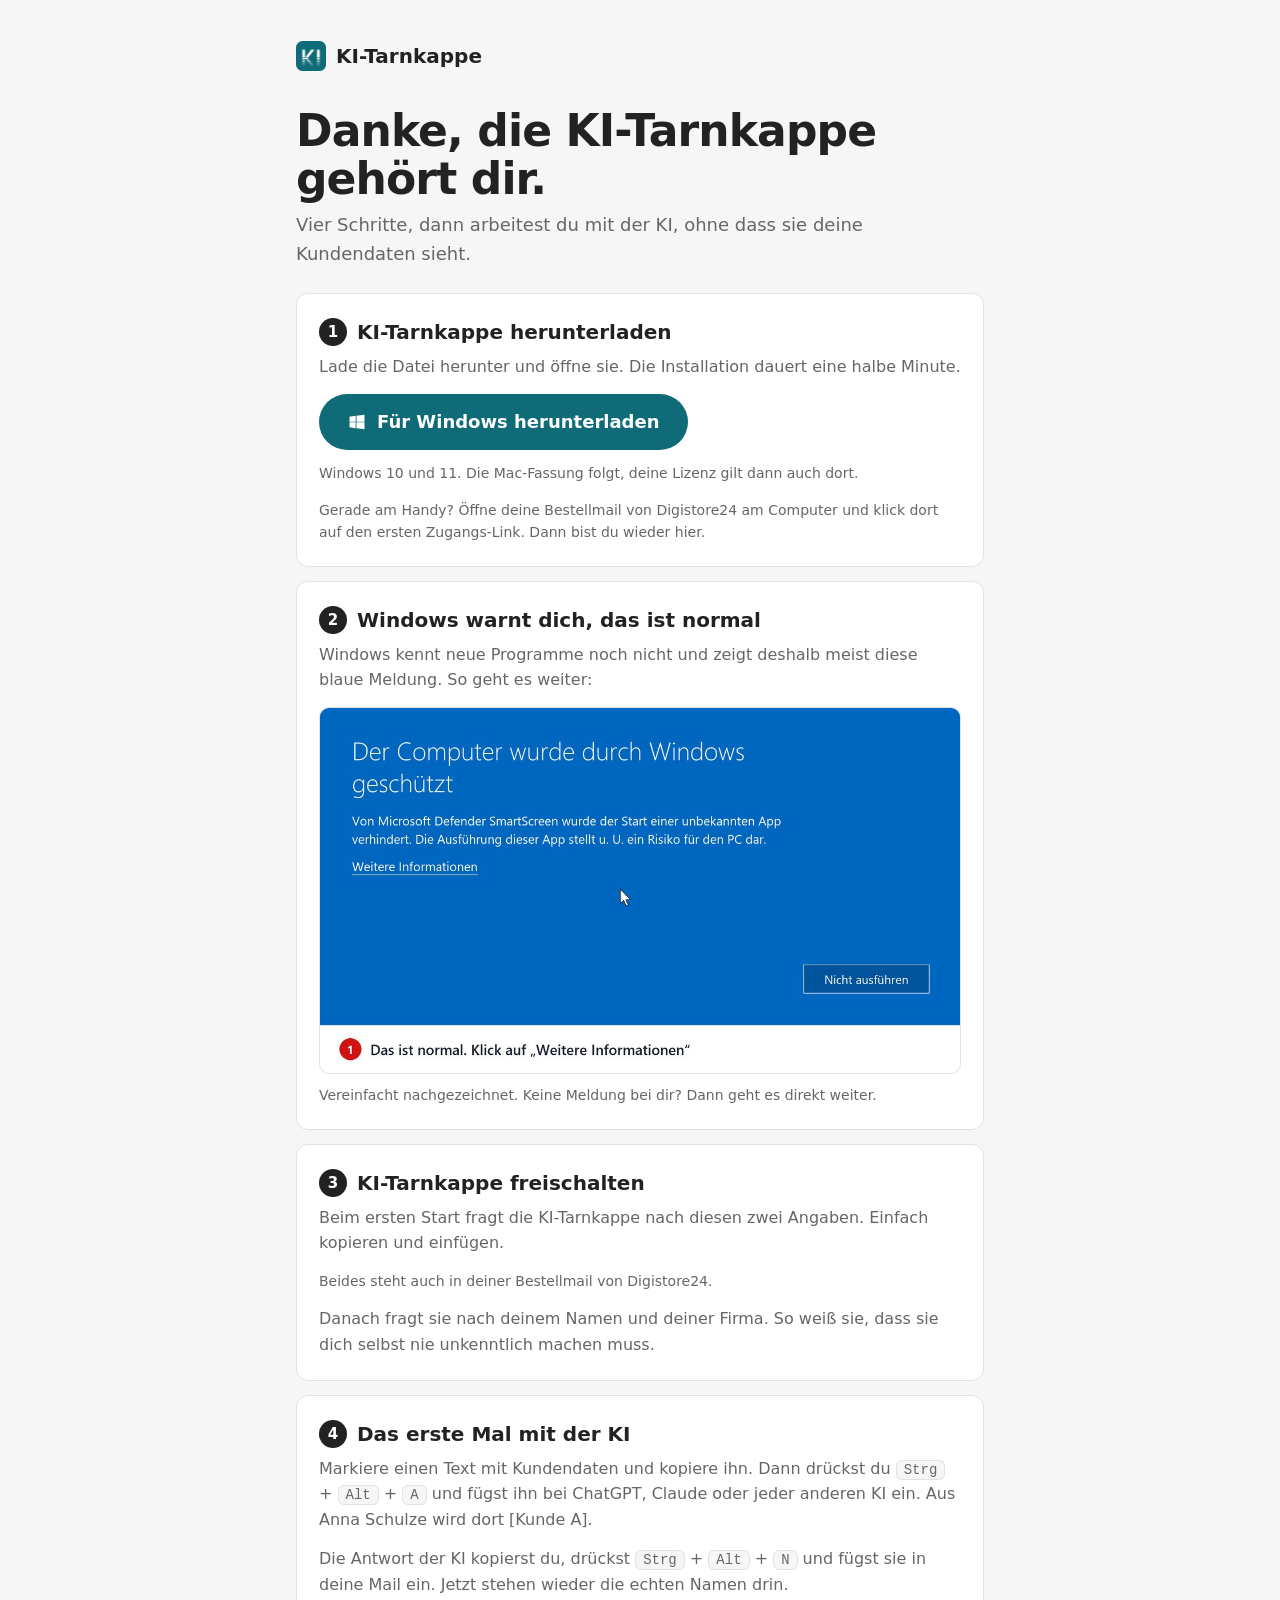
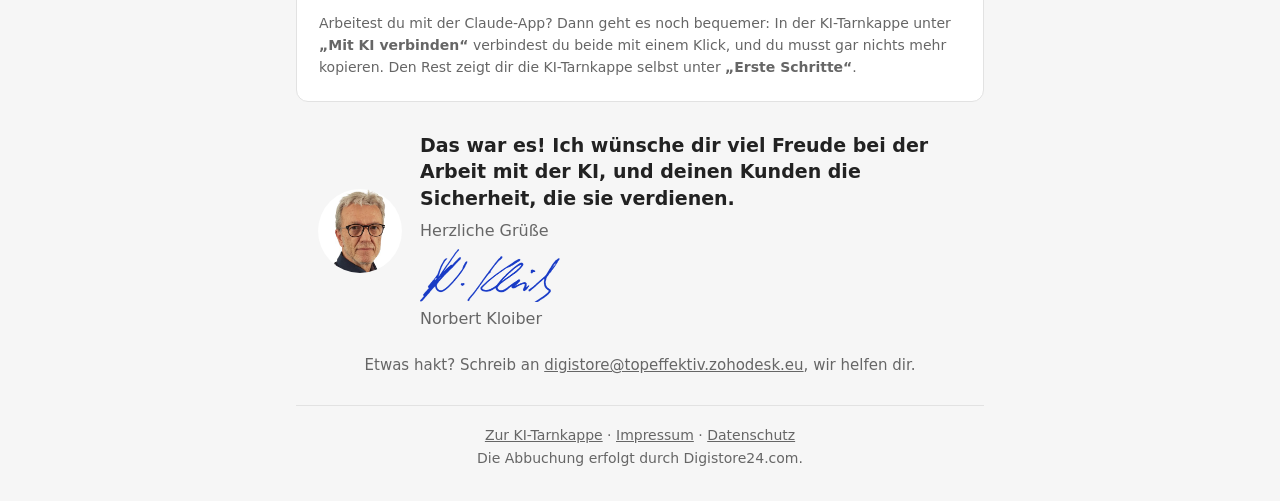
==== danke.html @ bc1f7508 "Danke-Seite für Kauf und 14-Tage-Test Co-Authored-By: Claude Opus 5.5 <noreply@anthropic.com>" ====
<!doctype html>
<html lang="de">
<head>
<meta charset="utf-8">
<meta name="viewport" content="width=device-width, initial-scale=1">
<title>KI-Tarnkappe freigeschaltet</title>
<meta name="robots" content="noindex">
<link rel="icon" href="bilder/logo.png">
<link rel="stylesheet" href="kauf.css?v=1">
</head>
<body>
<main>
  <a class="marke" href="./"><img src="bilder/logo.png" alt="">KI-Tarnkappe</a>

  <h1 data-mit-name="Danke, {n}! Die KI-Tarnkappe gehört dir.">Danke, die KI-Tarnkappe gehört dir.</h1>
  <p class="unter">Vier Schritte, dann arbeitest du mit der KI, ohne dass sie deine Kundendaten sieht.</p>

  <div class="karte">
    <h2><span class="nr">1</span>KI-Tarnkappe herunterladen</h2>
    <p>Lade die Datei herunter und öffne sie. Die Installation dauert eine halbe Minute.</p>
    <a class="knopf" href="KI-Tarnkappe-Setup.exe" download><svg viewBox="0 0 24 24" aria-hidden="true" width="20" height="20" fill="currentColor"><path d="M3 5.6l7.4-1v7H3zM11.4 4.5L21 3.2v8.4h-9.6zM3 12.4h7.4v7.1L3 18.4zM11.4 12.4H21v8.4l-9.6-1.3z"/></svg>Für Windows herunterladen</a>
    <p class="klein" style="margin-top:12px">Windows 10 und 11. Die Mac-Fassung folgt, deine Lizenz gilt dann auch dort.</p>
    <p class="klein" style="margin-top:14px">Gerade am Handy? Öffne deine Bestellmail von Digistore24 am Computer und klick dort auf den ersten Zugangs-Link. Dann bist du wieder hier.</p>
  </div>

  <div class="karte">
    <h2><span class="nr">2</span>Windows warnt dich, das ist normal</h2>
    <p>Windows kennt neue Programme noch nicht und zeigt deshalb meist diese blaue Meldung. So geht es weiter:</p>
    <video class="film" autoplay muted loop playsinline preload="metadata" poster="bilder/windows-warnung.jpg" width="1120" height="640" aria-label="Klick auf Weitere Informationen, danach auf Trotzdem ausführen">
      <source src="bilder/windows-warnung.mp4" type="video/mp4">
    </video>
    <p class="klein">Vereinfacht nachgezeichnet. Keine Meldung bei dir? Dann geht es direkt weiter.</p>
  </div>

  <div class="karte" id="k-freischalten">
    <h2><span class="nr">3</span>KI-Tarnkappe freischalten</h2>
    <p>Beim ersten Start fragt die KI-Tarnkappe nach diesen zwei Angaben. Einfach kopieren und einfügen.</p>
    <div id="freischalten" hidden>
      <div class="wert"><span>Bestellnummer</span><code id="wert-b"></code><button type="button" data-feld="wert-b">Kopieren</button></div>
      <div class="wert"><span>Lizenzschlüssel</span><code id="wert-k"></code><button type="button" data-feld="wert-k">Kopieren</button></div>
    </div>
    <p class="klein" style="margin-top:12px">Beides steht auch in deiner Bestellmail von Digistore24.</p>
    <p>Danach fragt sie nach deinem Namen und deiner Firma. So weiß sie, dass sie dich selbst nie unkenntlich machen muss.</p>
  </div>

  <div class="karte">
    <h2><span class="nr">4</span>Das erste Mal mit der KI</h2>
    <p>Markiere einen Text mit Kundendaten und kopiere ihn. Dann drückst du <span class="taste">Strg</span> + <span class="taste">Alt</span> + <span class="taste">A</span> und fügst ihn bei ChatGPT, Claude oder jeder anderen KI ein. Aus Anna Schulze wird dort [Kunde A].</p>
    <p>Die Antwort der KI kopierst du, drückst <span class="taste">Strg</span> + <span class="taste">Alt</span> + <span class="taste">N</span> und fügst sie in deine Mail ein. Jetzt stehen wieder die echten Namen drin.</p>
    <p class="klein">Arbeitest du mit der Claude-App? Dann geht es noch bequemer: In der KI-Tarnkappe unter <b>„Mit KI verbinden“</b> verbindest du beide mit einem Klick, und du musst gar nichts mehr kopieren. Den Rest zeigt dir die KI-Tarnkappe selbst unter <b>„Erste Schritte“</b>.</p>
  </div>

  <div class="gruss">
    <img src="bilder/norbert-kloiber.jpg" width="84" height="84" alt="Norbert Kloiber">
    <div>
      <p class="gruss-text" data-mit-name="Das war es, {n}! Ich wünsche dir viel Freude bei der Arbeit mit der KI, und deinen Kunden die Sicherheit, die sie verdienen.">Das war es! Ich wünsche dir viel Freude bei der Arbeit mit der KI, und deinen Kunden die Sicherheit, die sie verdienen.</p>
      <p class="gruss-name">Herzliche Grüße</p>
      <img class="gruss-unterschrift" src="bilder/unterschrift-norbert.png" width="280" height="105" alt="Unterschrift von Norbert Kloiber">
      <p class="gruss-name">Norbert Kloiber</p>
    </div>
  </div>

  <p class="zweig">Etwas hakt? Schreib an <a href="mailto:digistore@topeffektiv.zohodesk.eu">digistore@topeffektiv.zohodesk.eu</a>, wir helfen dir.</p>

  <footer>
    <a href="./">Zur KI-Tarnkappe</a> · <a href="impressum.html">Impressum</a> · <a href="datenschutz.html">Datenschutz</a><br>
    Die Abbuchung erfolgt durch Digistore24.com.
  </footer>
  <script>
  // Testzeit (t=1, Produkt „KI-Tarnkappe – 14 Tage gratis testen“): andere Überschrift, Hinweis auf die 14 Tage
  (function () {
    if (new URLSearchParams(location.search).get("t") !== "1") return;
    var h = document.querySelector("h1");
    h.dataset.mitName = "Schön, {n}! Du testest die KI-Tarnkappe jetzt 14 Tage gratis.";
    h.textContent = "Schön! Du testest die KI-Tarnkappe jetzt 14 Tage gratis.";
    var hinweis = document.createElement("p");
    hinweis.className = "klein";
    hinweis.style.marginTop = "12px";
    hinweis.textContent = "In den 14 Tagen kannst du alles nutzen. Danach fragt die KI-Tarnkappe nach einer Bestellung. " +
      "Gefällt sie dir, holst du sie mit einem Klick im Programm und trägst die neue Bestellung ein.";
    document.querySelector("#k-freischalten p").after(hinweis);
    var g = document.querySelector(".gruss-text");
    g.dataset.mitName = "Das war es, {n}! Viel Freude beim Ausprobieren.";
    g.textContent = "Das war es! Viel Freude beim Ausprobieren.";
  })();

  // Vorname (n) kommt von Digistore in der Adresse. Fehlt er, bleiben die neutralen Texte
  (function () {
    var n = (new URLSearchParams(location.search).get("n") || "").trim();
    if (!n || n.charAt(0) === "[" || n.length > 30) return;
    if (n === n.toLowerCase() || n === n.toUpperCase()) n = n.charAt(0).toUpperCase() + n.slice(1).toLowerCase();
    document.querySelectorAll("[data-mit-name]").forEach(function (el) {
      el.textContent = el.dataset.mitName.split("{n}").join(n);
    });
  })();

  // Digistore hängt Bestellnummer (b) und Lizenzschlüssel (k) an die Adresse
  (function () {
    var p = new URLSearchParams(location.search), b = p.get("b"), k = p.get("k");
    if (!b || !k || b.charAt(0) === "[") return;
    document.getElementById("wert-b").textContent = b;
    document.getElementById("wert-k").textContent = k;
    document.getElementById("freischalten").hidden = false;
    document.querySelectorAll(".wert button").forEach(function (knopf) {
      knopf.addEventListener("click", function () {
        navigator.clipboard.writeText(document.getElementById(knopf.dataset.feld).textContent).then(function () {
          knopf.textContent = "Kopiert ✓";
          setTimeout(function () { knopf.textContent = "Kopieren"; }, 1800);
        });
      });
    });
  })();
  </script>
</main>
</body>
</html>
---- kauf.css ----
/* Gemeinsamer Look für Dankeseite, Hilfe und Stream-Deck-Seite */
:root {
  --rot: #0F6B78; --rot-dunkel: #0A4F59;
  --text: #222; --leise: #666; --linie: #E2E2E2; --grund: #F6F6F6; --karte: #fff;
}
@media (prefers-color-scheme: dark) {
  :root { --text: #EEE; --leise: #AAA; --linie: #333; --grund: #161616; --karte: #1F1F1F; }
}
* { box-sizing: border-box; }
body { margin: 0; font-family: "Segoe UI", system-ui, -apple-system, Roboto, Arial, sans-serif;
       color: var(--text); background: var(--grund); line-height: 1.6; }
a { color: inherit; }
main { max-width: 720px; margin: 0 auto; padding: 40px 16px 32px; }
.marke { display: inline-flex; align-items: center; gap: 10px; font-weight: 700; font-size: 20px; text-decoration: none; }
.marke img { width: 30px; height: 30px; }
h1 { font-size: clamp(30px, 5vw, 44px); line-height: 1.1; margin: 28px 0 8px; letter-spacing: -.02em; }
.unter { color: var(--leise); font-size: 18px; margin: 0 0 24px; }
.karte { background: var(--karte); border: 1px solid var(--linie); border-radius: 12px; padding: 22px; margin-bottom: 14px; }
.karte h2 { margin: 0 0 6px; font-size: 20px; display: flex; align-items: center; gap: 10px; }
.nr { flex: none; width: 28px; height: 28px; border-radius: 50%; background: var(--text); color: var(--karte);
      font-size: 15px; display: inline-flex; align-items: center; justify-content: center; }
.karte p { margin: 0 0 14px; color: var(--leise); font-size: 16px; }
.karte p:last-child { margin-bottom: 0; }
.knopf { display: inline-flex; align-items: center; gap: 10px; background: var(--rot); color: #fff; text-decoration: none;
         font-weight: 700; font-size: 18px; padding: 14px 28px; border-radius: 999px; }
.knopf:hover { background: var(--rot-dunkel); }
.knopf.zweit { background: transparent; color: var(--text); border: 1px solid var(--linie); font-size: 15px; font-weight: 600; padding: 9px 18px; }
.knopf.zweit:hover { background: var(--grund); }
.klein { font-size: 14px !important; }
.film { display: block; width: 100%; height: auto; border-radius: 10px; border: 1px solid var(--linie); margin-bottom: 10px; background: var(--grund); }
.taste { font-family: Consolas, monospace; background: var(--grund); border: 1px solid var(--linie);
         border-radius: 6px; padding: 1px 7px; font-size: 14px; white-space: nowrap; }
.wert { display: grid; grid-template-columns: 130px 1fr auto; gap: 10px; align-items: center; padding: 8px 0; border-top: 1px solid var(--linie); font-size: 15px; }
.wert code { font-family: Consolas, monospace; font-size: 14px; overflow-wrap: anywhere; }
.wert button { font: inherit; font-size: 14px; padding: 5px 12px; border: 1px solid var(--linie); border-radius: 999px; background: transparent; color: var(--text); cursor: pointer; }
@media (max-width: 560px) { .wert { grid-template-columns: 1fr auto; } .wert span { grid-column: 1 / -1; } }
.gruss { display: flex; align-items: center; gap: 18px; margin: 30px 0 0; padding: 0 22px; }
.gruss > img { flex: none; width: 84px; height: 84px; border-radius: 50%; object-fit: cover; }
.gruss p { margin: 0; }
.gruss-unterschrift { display: block; width: 140px; height: auto; margin: 6px 0 4px; }
@media (prefers-color-scheme: dark) { .gruss-unterschrift { filter: brightness(2.4); } }
.gruss-text { font-size: 19px; font-weight: 600; line-height: 1.4; margin-bottom: 6px !important; }
.gruss-name { color: var(--leise); font-size: 16px; }
.zweig { color: var(--leise); font-size: 15px; text-align: center; margin: 22px 0 0; }
.reihe { display: flex; flex-wrap: wrap; gap: 10px; align-items: center; }
.tastenbild { width: 56px; height: 56px; border-radius: 12px; }
.zugabe { margin-top: 30px; padding: 28px; }
.zugabe ol, #k-mac-oeffnen ol { margin: 0 0 18px; padding-left: 22px; color: var(--leise); font-size: 16px; }
.zugabe .klein { margin-top: 14px; }
.zugabe .noch-keins { border-top: 1px solid var(--linie); margin: 18px 0 0; padding-top: 16px; }
.zugabe .noch-keins + .klein { margin-top: 6px; }
.deck { margin: 4px 0 18px; }
.deck img { display: block; width: 100%; height: auto; border: 1px solid var(--linie); border-radius: 10px; }
.deck figcaption { color: var(--leise); font-size: 14px; margin-top: 8px; }
@media (max-width: 560px) { .zugabe { padding: 22px; } }
.fragen details { background: var(--karte); border: 1px solid var(--linie); border-radius: 10px; margin-bottom: 8px; padding: 0 18px; }
.fragen summary { cursor: pointer; padding: 14px 0; font-weight: 600; list-style: none; }
.fragen summary::-webkit-details-marker { display: none; }
.fragen summary::before { content: "▸"; color: var(--rot); display: inline-block; width: 18px; transition: transform .15s; }
.fragen details[open] summary::before { transform: rotate(90deg); }
.fragen details p { margin: 0 0 14px 18px; color: var(--leise); font-size: 15px; }
footer { border-top: 1px solid var(--linie); margin-top: 28px; padding-top: 18px; color: var(--leise); font-size: 14px; text-align: center; }

.dl { display: flex; flex-wrap: wrap; gap: 10px; align-items: center; }
.dl .knopf svg { width: 18px; height: 18px; fill: currentColor; flex: none; }
#k-mac-oeffnen li { margin-bottom: 6px; }
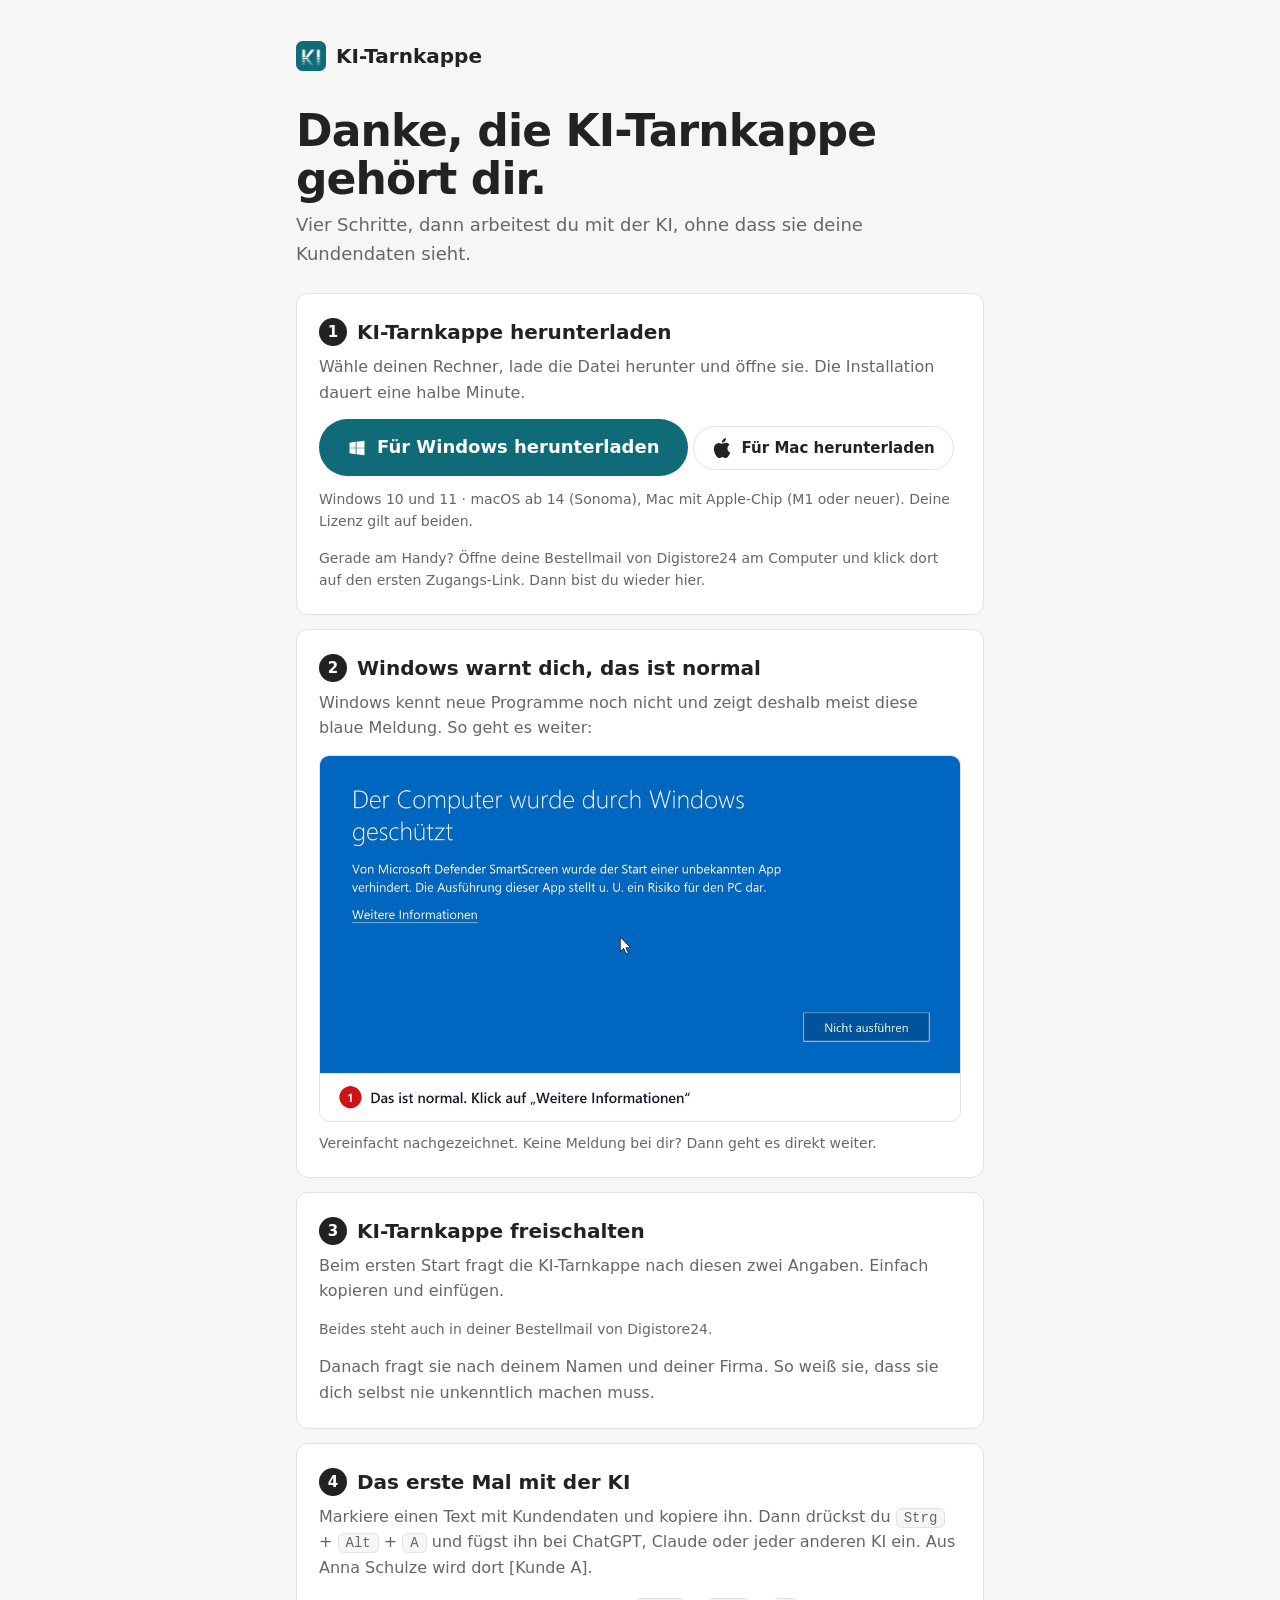
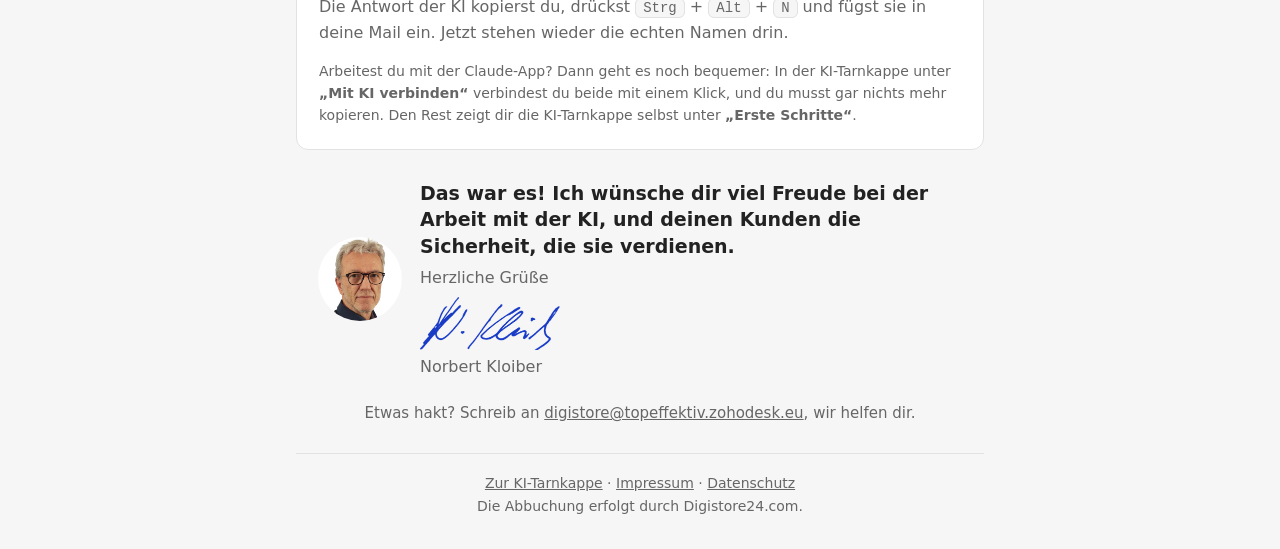
==== commit e0bc5395: "Mac-Fassung 0.9.2 (unterschrieben, von Apple geprüft), Webseite und Danke-Seite mit Mac Co-Authored-" ====
--- a/danke.html
+++ b/danke.html
@@ -17,13 +17,19 @@
 
   <div class="karte">
     <h2><span class="nr">1</span>KI-Tarnkappe herunterladen</h2>
-    <p>Lade die Datei herunter und öffne sie. Die Installation dauert eine halbe Minute.</p>
-    <a class="knopf" href="KI-Tarnkappe-Setup.exe" download><svg viewBox="0 0 24 24" aria-hidden="true" width="20" height="20" fill="currentColor"><path d="M3 5.6l7.4-1v7H3zM11.4 4.5L21 3.2v8.4h-9.6zM3 12.4h7.4v7.1L3 18.4zM11.4 12.4H21v8.4l-9.6-1.3z"/></svg>Für Windows herunterladen</a>
-    <p class="klein" style="margin-top:12px">Windows 10 und 11. Die Mac-Fassung folgt, deine Lizenz gilt dann auch dort.</p>
+    <p id="dl-text">Wähle deinen Rechner, lade die Datei herunter und öffne sie. Die Installation dauert eine halbe Minute.</p>
+    <a class="knopf" id="dl-win" href="KI-Tarnkappe-Setup.exe" download><svg viewBox="0 0 24 24" aria-hidden="true" width="20" height="20" fill="currentColor"><path d="M3 5.6l7.4-1v7H3zM11.4 4.5L21 3.2v8.4h-9.6zM3 12.4h7.4v7.1L3 18.4zM11.4 12.4H21v8.4l-9.6-1.3z"/></svg>Für Windows herunterladen</a>
+    <a class="knopf zweit" id="dl-mac" href="KI-Tarnkappe-Mac.dmg" download><svg viewBox="0 0 24 24" aria-hidden="true" width="20" height="20" fill="currentColor"><path d="M12.152 6.896c-.948 0-2.415-1.078-3.96-1.04-2.04.027-3.91 1.183-4.961 3.014-2.117 3.675-.546 9.103 1.519 12.09 1.013 1.454 2.208 3.09 3.792 3.039 1.52-.065 2.09-.987 3.935-.987 1.831 0 2.35.987 3.96.948 1.637-.026 2.676-1.48 3.676-2.948 1.156-1.688 1.636-3.325 1.662-3.415-.039-.013-3.182-1.221-3.22-4.857-.026-3.04 2.48-4.494 2.597-4.559-1.429-2.09-3.623-2.324-4.39-2.376-2-.156-3.675 1.09-4.61 1.09zM15.53 3.83c.843-1.012 1.4-2.427 1.245-3.83-1.207.052-2.662.805-3.532 1.818-.78.896-1.454 2.338-1.273 3.714 1.338.104 2.715-.688 3.559-1.701"/></svg>Für Mac herunterladen</a>
+    <p class="klein" style="margin-top:12px">Windows 10 und 11 · macOS ab 14 (Sonoma), Mac mit Apple-Chip (M1 oder neuer). Deine Lizenz gilt auf beiden.</p>
     <p class="klein" style="margin-top:14px">Gerade am Handy? Öffne deine Bestellmail von Digistore24 am Computer und klick dort auf den ersten Zugangs-Link. Dann bist du wieder hier.</p>
   </div>
 
-  <div class="karte">
+  <div class="karte" id="k-mac-oeffnen" hidden>
+    <h2><span class="nr">2</span>In den Ordner „Programme“ ziehen</h2>
+    <p>Öffne die heruntergeladene Datei und zieh die KI-Tarnkappe auf den Ordner „Programme“. Beim ersten Start fragt der Mac einmal, ob du sie wirklich öffnen möchtest: auf „Öffnen“ klicken. Apple hat die KI-Tarnkappe geprüft.</p>
+  </div>
+
+  <div class="karte" id="k-win-warnung">
     <h2><span class="nr">2</span>Windows warnt dich, das ist normal</h2>
     <p>Windows kennt neue Programme noch nicht und zeigt deshalb meist diese blaue Meldung. So geht es weiter:</p>
     <video class="film" autoplay muted loop playsinline preload="metadata" poster="bilder/windows-warnung.jpg" width="1120" height="640" aria-label="Klick auf Weitere Informationen, danach auf Trotzdem ausführen">
@@ -67,6 +73,21 @@
     Die Abbuchung erfolgt durch Digistore24.com.
   </footer>
   <script>
+  // Am Mac: Mac-Knopf nach vorn, Mac-Schritt statt Windows-Warnung, Mac-Tasten (⌃⌥A statt Strg+Alt+A)
+  (function () {
+    var p = (navigator.userAgentData && navigator.userAgentData.platform) || navigator.platform || "";
+    if (!/mac/i.test(p) || navigator.maxTouchPoints > 1) return;
+    var $ = function (id) { return document.getElementById(id); };
+    var win = $("dl-win"), mac = $("dl-mac");
+    win.className = "knopf zweit"; mac.className = "knopf";
+    mac.parentNode.insertBefore(mac, win);
+    $("k-win-warnung").hidden = true; $("k-mac-oeffnen").hidden = false;
+    document.querySelectorAll(".taste").forEach(function (t) {
+      if (t.textContent === "Strg") t.textContent = "⌃";
+      else if (t.textContent === "Alt") t.textContent = "⌥";
+    });
+  })();
+
   // Testzeit (t=1, Produkt „KI-Tarnkappe – 14 Tage gratis testen“): andere Überschrift, Hinweis auf die 14 Tage
   (function () {
     if (new URLSearchParams(location.search).get("t") !== "1") return;
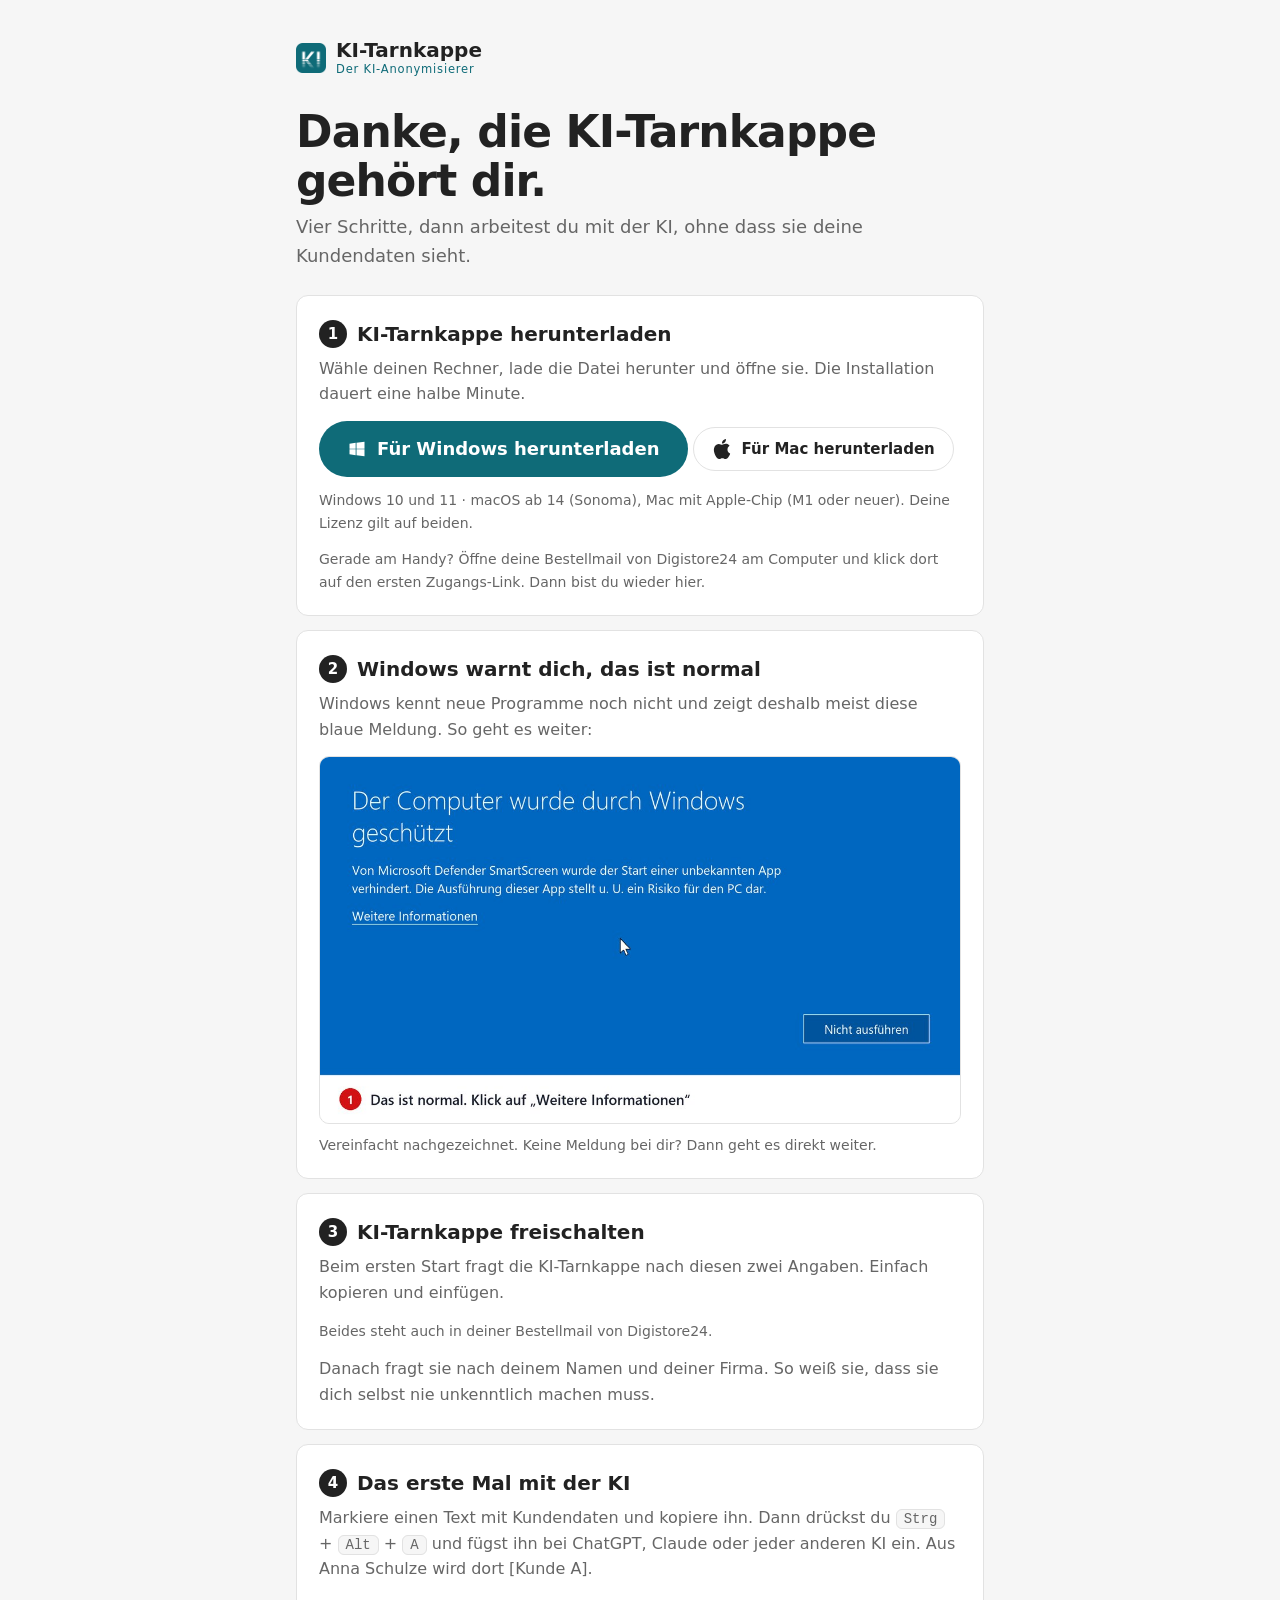
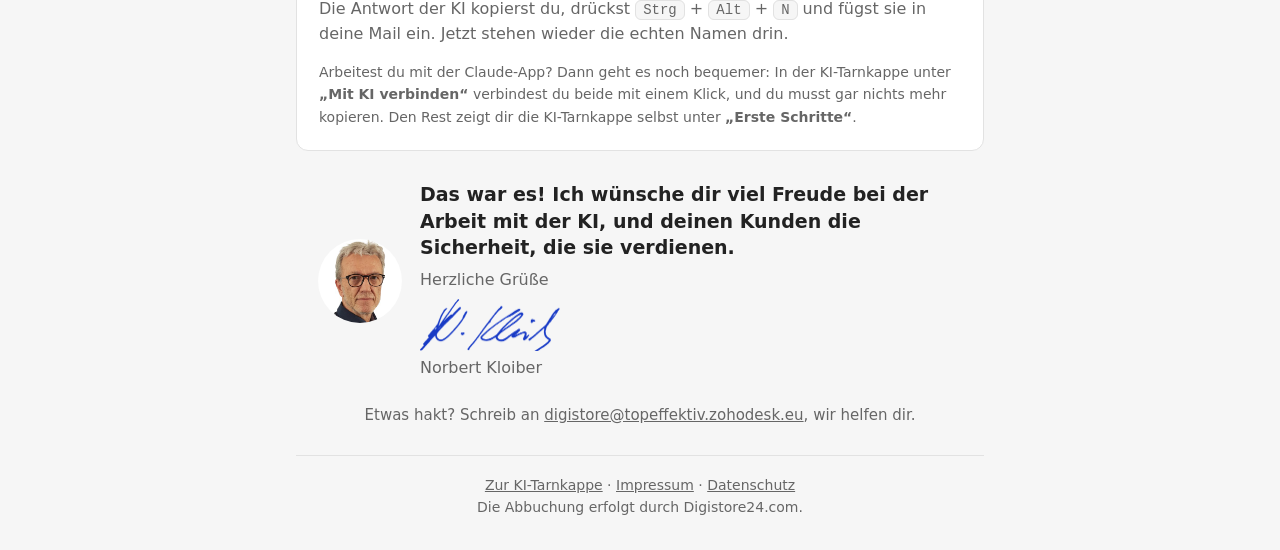
==== commit b0e23ebf: "KI-Tarnkappe 0.9.3 (Windows + Mac): Untertitel Der KI-Anonymisierer, Webseite und Danke-Seite mit Un" ====
--- a/danke.html
+++ b/danke.html
@@ -6,11 +6,11 @@
 <title>KI-Tarnkappe freigeschaltet</title>
 <meta name="robots" content="noindex">
 <link rel="icon" href="bilder/logo.png">
-<link rel="stylesheet" href="kauf.css?v=1">
+<link rel="stylesheet" href="kauf.css?v=2">
 </head>
 <body>
 <main>
-  <a class="marke" href="./"><img src="bilder/logo.png" alt="">KI-Tarnkappe</a>
+  <a class="marke" href="./"><img src="bilder/logo.png" alt=""><span class="marke-text">KI-Tarnkappe<small>Der KI-Anonymisierer</small></span></a>
 
   <h1 data-mit-name="Danke, {n}! Die KI-Tarnkappe gehört dir.">Danke, die KI-Tarnkappe gehört dir.</h1>
   <p class="unter">Vier Schritte, dann arbeitest du mit der KI, ohne dass sie deine Kundendaten sieht.</p>
--- a/kauf.css
+++ b/kauf.css
@@ -13,6 +13,8 @@
 main { max-width: 720px; margin: 0 auto; padding: 40px 16px 32px; }
 .marke { display: inline-flex; align-items: center; gap: 10px; font-weight: 700; font-size: 20px; text-decoration: none; }
 .marke img { width: 30px; height: 30px; }
+.marke-text { display: flex; flex-direction: column; line-height: 1.05; }
+.marke-text small { font-size: 11.5px; font-weight: 400; color: var(--rot); letter-spacing: .07em; margin-top: 2px; }
 h1 { font-size: clamp(30px, 5vw, 44px); line-height: 1.1; margin: 28px 0 8px; letter-spacing: -.02em; }
 .unter { color: var(--leise); font-size: 18px; margin: 0 0 24px; }
 .karte { background: var(--karte); border: 1px solid var(--linie); border-radius: 12px; padding: 22px; margin-bottom: 14px; }
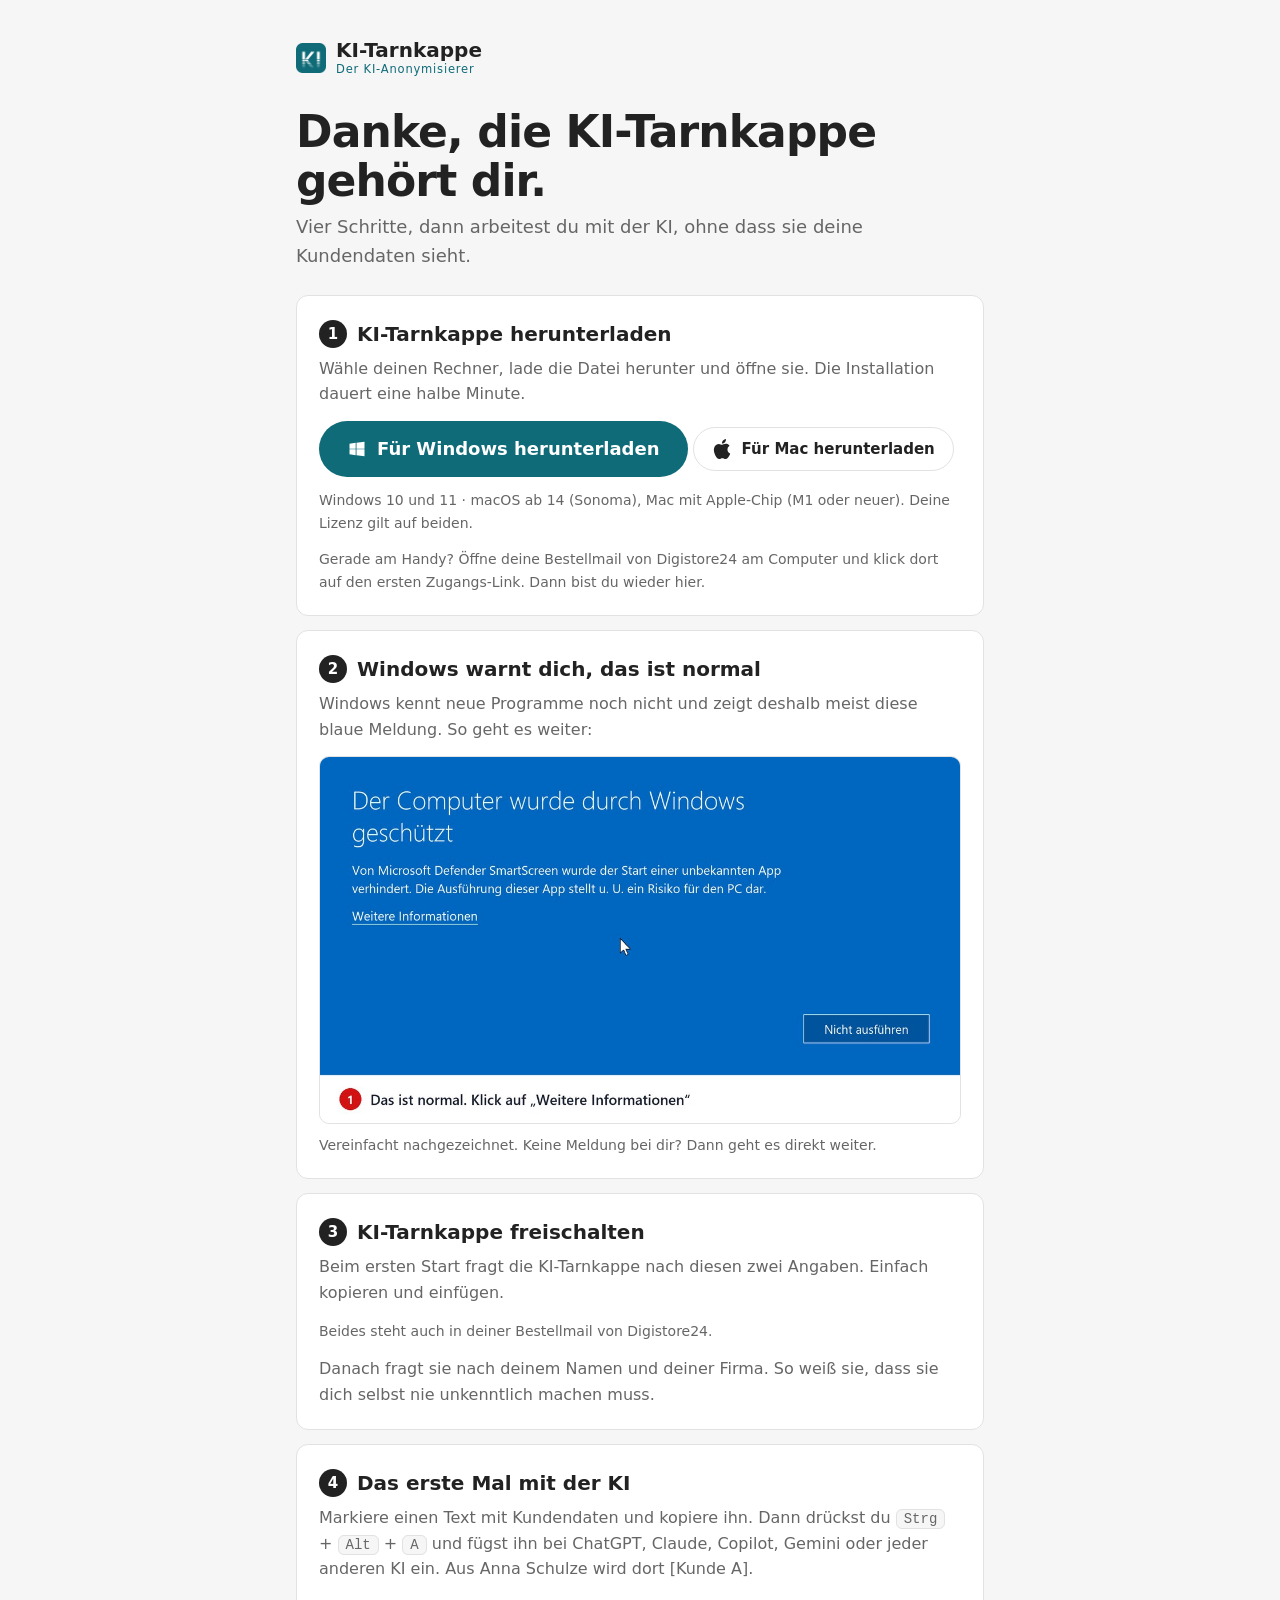
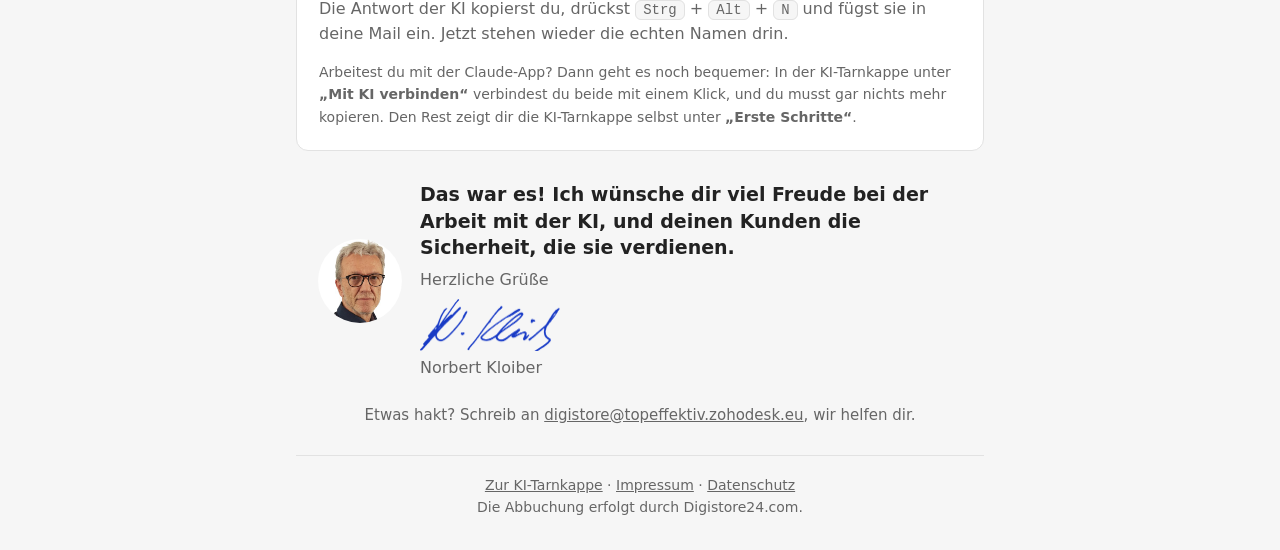
==== commit 55a9ae0f: "Texte: ChatGPT, Claude, Copilot, Gemini und jede andere KI (getestet 19.11.) Co-Authored-By: Claude " ====
--- a/danke.html
+++ b/danke.html
@@ -51,7 +51,7 @@
 
   <div class="karte">
     <h2><span class="nr">4</span>Das erste Mal mit der KI</h2>
-    <p>Markiere einen Text mit Kundendaten und kopiere ihn. Dann drückst du <span class="taste">Strg</span> + <span class="taste">Alt</span> + <span class="taste">A</span> und fügst ihn bei ChatGPT, Claude oder jeder anderen KI ein. Aus Anna Schulze wird dort [Kunde A].</p>
+    <p>Markiere einen Text mit Kundendaten und kopiere ihn. Dann drückst du <span class="taste">Strg</span> + <span class="taste">Alt</span> + <span class="taste">A</span> und fügst ihn bei ChatGPT, Claude, Copilot, Gemini oder jeder anderen KI ein. Aus Anna Schulze wird dort [Kunde A].</p>
     <p>Die Antwort der KI kopierst du, drückst <span class="taste">Strg</span> + <span class="taste">Alt</span> + <span class="taste">N</span> und fügst sie in deine Mail ein. Jetzt stehen wieder die echten Namen drin.</p>
     <p class="klein">Arbeitest du mit der Claude-App? Dann geht es noch bequemer: In der KI-Tarnkappe unter <b>„Mit KI verbinden“</b> verbindest du beide mit einem Klick, und du musst gar nichts mehr kopieren. Den Rest zeigt dir die KI-Tarnkappe selbst unter <b>„Erste Schritte“</b>.</p>
   </div>
